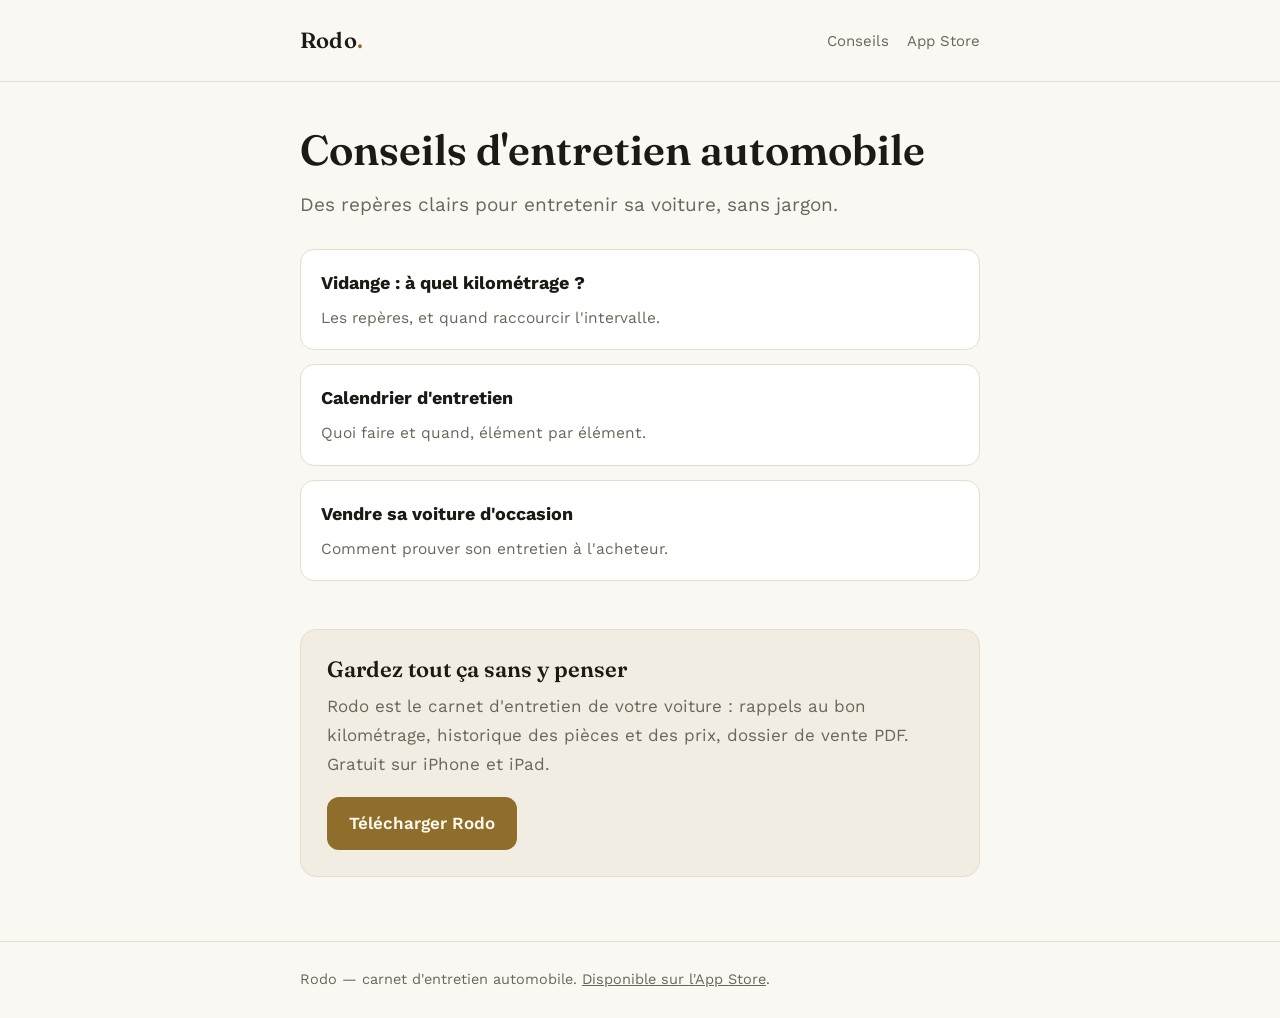
==== index.html @ 63c820a3 "Premier jet du site Rodo : conseils d'entretien" ====
<!doctype html>
<html lang="fr"><head><meta charset="utf-8"><meta name="viewport" content="width=device-width,initial-scale=1">
<title>Conseils d'entretien automobile — Rodo</title><meta name="description" content="Des conseils simples pour entretenir sa voiture : vidange, calendrier d'entretien, vente d'occasion.">
<meta property="og:title" content="Conseils d'entretien automobile — Rodo"><meta property="og:description" content="Des conseils simples pour entretenir sa voiture : vidange, calendrier d'entretien, vente d'occasion."><meta property="og:type" content="article">
<link rel="preconnect" href="https://fonts.googleapis.com"><link rel="preconnect" href="https://fonts.gstatic.com" crossorigin>
<link rel="stylesheet" href="https://fonts.googleapis.com/css2?family=Fraunces:opsz,wght@9..144,600&family=Work+Sans:wght@400;600&display=swap">
<link rel="stylesheet" href="style.css"></head><body>
<header class="site"><div class="wrap"><a class="brand" href="index.html">Rodo<span>.</span></a><nav class="top"><a href="index.html">Conseils</a><a href="https://apps.apple.com/app/id6810444787">App Store</a></nav></div></header>
<main><div class="wrap"><h1>Conseils d'entretien automobile</h1><p class="lede">Des repères clairs pour entretenir sa voiture, sans jargon.</p>
<div class="cards">
<a class="card" href="vidange-quand-la-faire.html"><strong>Vidange : à quel kilométrage ?</strong><span>Les repères, et quand raccourcir l'intervalle.</span></a>
<a class="card" href="calendrier-entretien-voiture.html"><strong>Calendrier d'entretien</strong><span>Quoi faire et quand, élément par élément.</span></a>
<a class="card" href="vendre-voiture-prouver-entretien.html"><strong>Vendre sa voiture d'occasion</strong><span>Comment prouver son entretien à l'acheteur.</span></a>
</div><div class="cta"><h2>Gardez tout ça sans y penser</h2>
<p>Rodo est le carnet d'entretien de votre voiture : rappels au bon kilométrage, historique des pièces et des prix, dossier de vente PDF. Gratuit sur iPhone et iPad.</p>
<a class="btn" href="https://apps.apple.com/app/id6810444787">Télécharger Rodo</a></div></div></main><footer class="site"><div class="wrap">Rodo — carnet d'entretien automobile. <a href="https://apps.apple.com/app/id6810444787">Disponible sur l'App Store</a>.</div></footer></body></html>
---- style.css ----
:root{--bg:#000;--surface:#131315;--raised:#1e1e21;--hair:#2c2c31;--text:#f5f5f3;--muted:#a4a4ab;--accent:#c6a664;--on-accent:#16130a}
@media (prefers-color-scheme:light){:root:not([data-theme="dark"]){--bg:#faf8f3;--surface:#fff;--raised:#f1ede3;--hair:#e4dece;--text:#1c1a14;--muted:#6b665a;--accent:#8f6d2a;--on-accent:#fffaf0}}
*{box-sizing:border-box}
body{margin:0;background:var(--bg);color:var(--text);font:17px/1.7 "Work Sans",-apple-system,BlinkMacSystemFont,"Segoe UI",sans-serif}
.wrap{max-width:720px;margin:0 auto;padding:0 20px}
header.site{padding:22px 0;border-bottom:1px solid var(--hair)}
header.site .wrap{display:flex;justify-content:space-between;align-items:center;gap:16px}
.brand{font-family:"Fraunces",Georgia,serif;font-weight:600;font-size:22px;color:var(--text);text-decoration:none;letter-spacing:.01em}
.brand span{color:var(--accent)}
nav.top a{color:var(--muted);text-decoration:none;font-size:15px;margin-left:18px}
nav.top a:hover{color:var(--accent)}
main{padding:44px 0 64px}
h1{font-family:"Fraunces",Georgia,serif;font-weight:600;font-size:clamp(30px,5vw,42px);line-height:1.15;margin:0 0 14px;text-wrap:balance}
h2{font-family:"Fraunces",Georgia,serif;font-weight:600;font-size:25px;line-height:1.25;margin:44px 0 10px}
.lede{color:var(--muted);font-size:19px;margin:0 0 28px}
p,li{max-width:65ch}
a{color:var(--accent)}
table{width:100%;border-collapse:collapse;margin:20px 0;font-size:15.5px}
th{text-align:left;font-size:12.5px;text-transform:uppercase;letter-spacing:.07em;color:var(--muted);padding:0 10px 10px 0;border-bottom:1px solid var(--hair)}
td{padding:12px 10px 12px 0;border-bottom:1px solid var(--hair);vertical-align:top}
td:first-child{font-weight:600;white-space:nowrap}
.tbl{overflow-x:auto}
.note{background:var(--surface);border:1px solid var(--hair);border-radius:12px;padding:14px 18px;color:var(--muted);font-size:15.5px;margin:22px 0}
.cta{background:var(--raised);border:1px solid var(--hair);border-radius:16px;padding:26px;margin:48px 0 0}
.cta h2{margin:0 0 8px;font-size:22px}
.cta p{margin:0 0 18px;color:var(--muted)}
.btn{display:inline-block;background:var(--accent);color:var(--on-accent);font-weight:600;text-decoration:none;padding:12px 22px;border-radius:12px}
.btn:focus-visible,a:focus-visible{outline:2px solid var(--accent);outline-offset:3px}
.cards{display:grid;gap:14px;margin-top:26px}
.card{display:block;background:var(--surface);border:1px solid var(--hair);border-radius:14px;padding:18px 20px;text-decoration:none;color:var(--text)}
.card:hover{border-color:var(--accent)}
.card strong{display:block;font-size:18px;margin-bottom:4px}
.card span{color:var(--muted);font-size:15.5px}
footer.site{border-top:1px solid var(--hair);padding:26px 0;color:var(--muted);font-size:14.5px}
footer.site a{color:var(--muted)}
@media (max-width:560px){td:first-child{white-space:normal}}
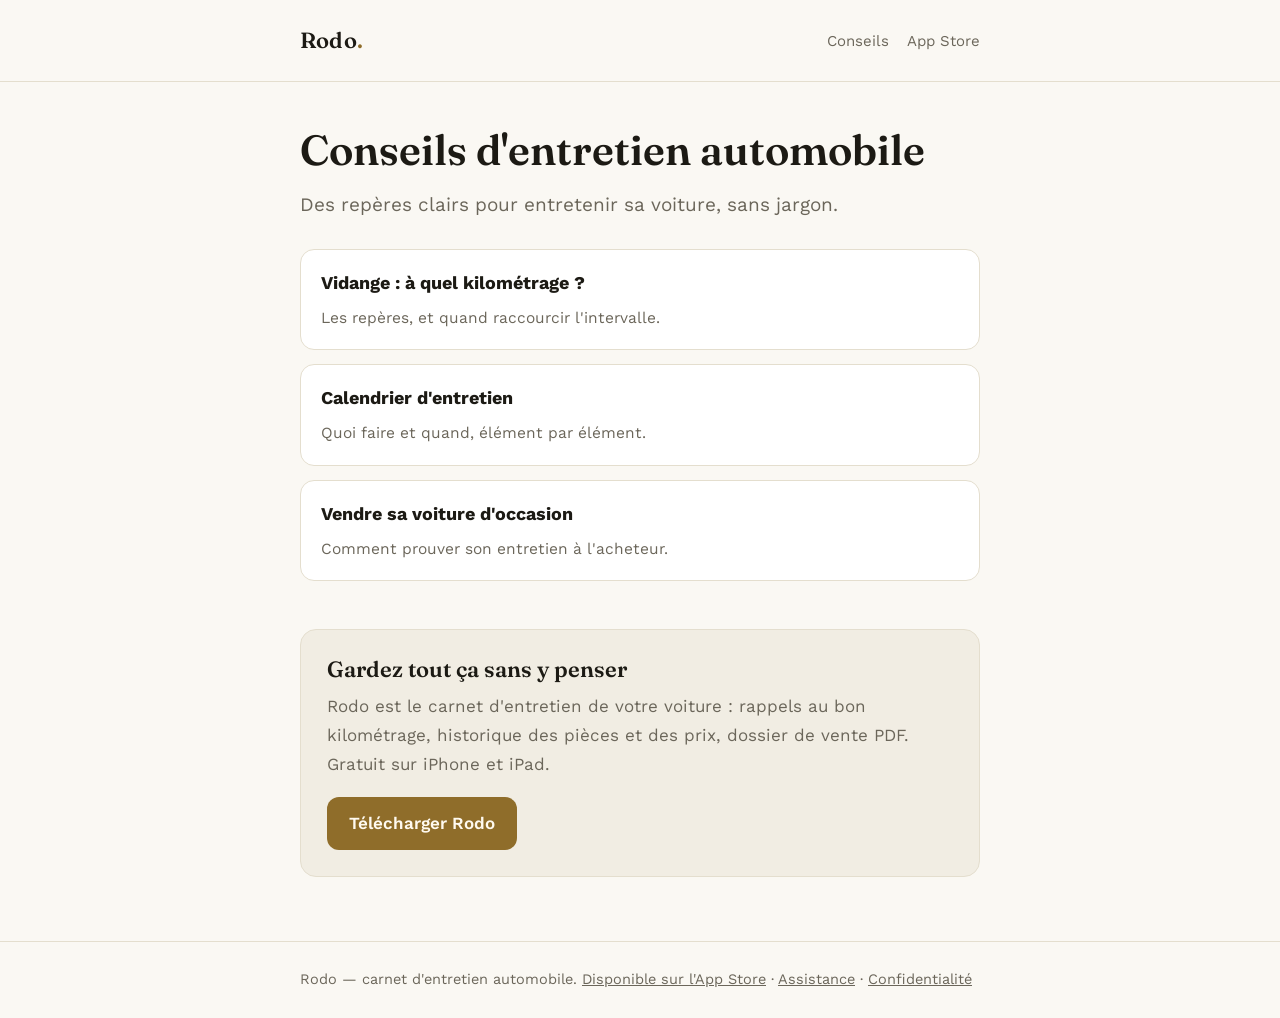
==== commit decc9fd0: "Ajoute les pages Assistance et Confidentialité, liens en pied de page" ====
--- a/index.html
+++ b/index.html
@@ -13,4 +13,4 @@
 <a class="card" href="vendre-voiture-prouver-entretien.html"><strong>Vendre sa voiture d'occasion</strong><span>Comment prouver son entretien à l'acheteur.</span></a>
 </div><div class="cta"><h2>Gardez tout ça sans y penser</h2>
 <p>Rodo est le carnet d'entretien de votre voiture : rappels au bon kilométrage, historique des pièces et des prix, dossier de vente PDF. Gratuit sur iPhone et iPad.</p>
-<a class="btn" href="https://apps.apple.com/app/id6810444787">Télécharger Rodo</a></div></div></main><footer class="site"><div class="wrap">Rodo — carnet d'entretien automobile. <a href="https://apps.apple.com/app/id6810444787">Disponible sur l'App Store</a>.</div></footer></body></html>+<a class="btn" href="https://apps.apple.com/app/id6810444787">Télécharger Rodo</a></div></div></main><footer class="site"><div class="wrap">Rodo — carnet d'entretien automobile. <a href="https://apps.apple.com/app/id6810444787">Disponible sur l'App Store</a> · <a href="support.html">Assistance</a> · <a href="confidentialite.html">Confidentialité</a></div></footer></body></html>
--- a/style.css
+++ b/style.css
@@ -34,3 +34,5 @@
 footer.site{border-top:1px solid var(--hair);padding:26px 0;color:var(--muted);font-size:14.5px}
 footer.site a{color:var(--muted)}
 @media (max-width:560px){td:first-child{white-space:normal}}
+h3{font-size:18px;margin:26px 0 6px;font-weight:600}
+code{font-family:ui-monospace,SFMono-Regular,Menlo,monospace;font-size:.92em;background:var(--raised);padding:1px 6px;border-radius:5px}
